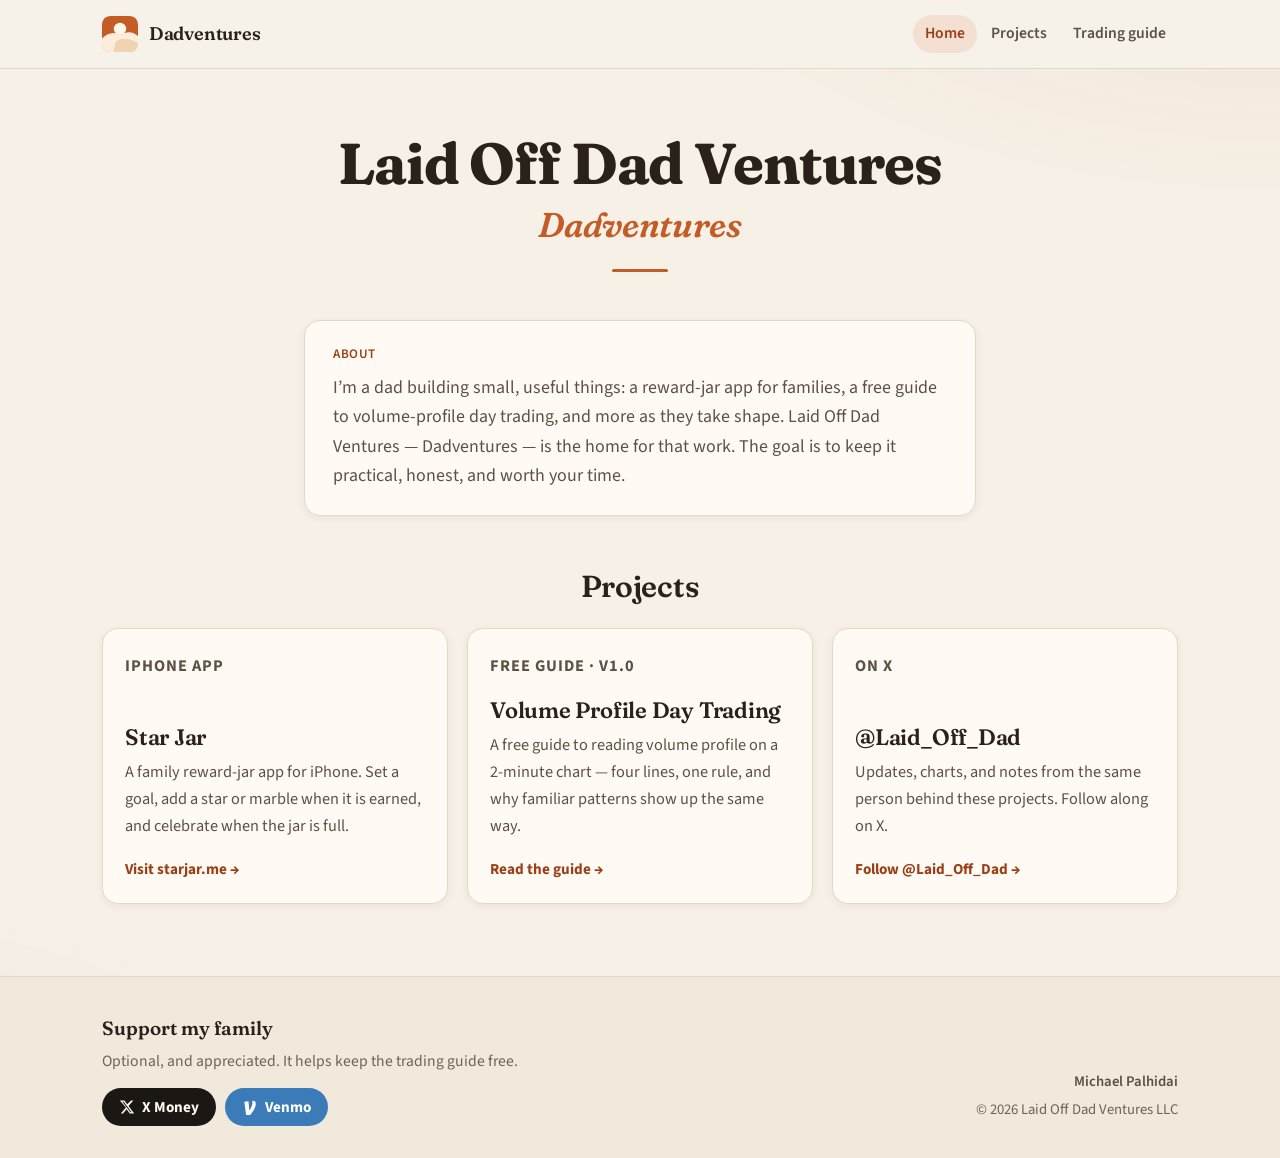
==== index.html @ e8813c90 "Initial Laid Off Dad Ventures site with trading guide at /trading" ====
<!DOCTYPE html>
<html lang="en">
<head>
  <meta charset="utf-8">
  <meta name="viewport" content="width=device-width, initial-scale=1, viewport-fit=cover">
  <title>Laid Off Dad Ventures — Dadventures</title>
  <meta name="description" content="Laid Off Dad Ventures (Dadventures) is the home for a family reward-jar app, a free volume-profile trading guide, and other small useful projects.">
  <meta name="author" content="Michael Palhidai">
  <meta name="theme-color" content="#F6F0E6">
  <link rel="canonical" href="https://laidoffdadventures.com/">
  <link rel="icon" href="/favicon.ico" sizes="any">
  <link rel="icon" href="/favicon.svg" type="image/svg+xml">
  <link rel="apple-touch-icon" href="/images/apple-touch-icon.png">
  <meta property="og:type" content="website">
  <meta property="og:site_name" content="Laid Off Dad Ventures">
  <meta property="og:title" content="Laid Off Dad Ventures — Dadventures">
  <meta property="og:description" content="Laid Off Dad Ventures (Dadventures) is the home for a family reward-jar app, a free volume-profile trading guide, and other small useful projects.">
  <meta property="og:url" content="https://laidoffdadventures.com/">
  <meta property="og:image" content="https://laidoffdadventures.com/images/og-image.png">
  <meta property="og:image:width" content="1200">
  <meta property="og:image:height" content="630">
  <meta property="og:image:alt" content="Laid Off Dad Ventures — Dadventures">
  <meta name="twitter:card" content="summary_large_image">
  <meta name="twitter:creator" content="@Laid_Off_Dad">
  <meta name="twitter:title" content="Laid Off Dad Ventures — Dadventures">
  <meta name="twitter:description" content="Laid Off Dad Ventures (Dadventures) is the home for a family reward-jar app, a free volume-profile trading guide, and other small useful projects.">
  <meta name="twitter:image" content="https://laidoffdadventures.com/images/og-image.png">
  <link rel="stylesheet" href="/style.css">
</head>
<body>
  <a class="skip-link" href="#main">Skip to content</a>
  <header class="site-header">
    <div class="wrap">
      <a class="brand" href="/" aria-label="Laid Off Dad Ventures — home">
        <img src="/images/logo.svg" width="36" height="36" alt="">
        <span class="brand-name">Dadventures</span>
      </a>
      <nav class="nav" aria-label="Primary">
        <a href="/" aria-current="page">Home</a>
        <a href="/#projects">Projects</a>
        <a href="/trading/">Trading guide</a>
      </nav>
    </div>
  </header>

  <main id="main">
    <section class="hero">
      <div class="wrap">
        <h1>Laid Off Dad Ventures</h1>
        <p class="tagline">Dadventures</p>
        <hr class="hero-rule">
      </div>
    </section>

    <section class="about" id="about" aria-labelledby="about-title">
      <div class="wrap">
        <div class="about-card">
          <h2 id="about-title">About</h2>
          <p>I’m a dad building small, useful things: a reward-jar app for families, a free guide to volume-profile day trading, and more as they take shape. Laid Off Dad Ventures — Dadventures — is the home for that work. The goal is to keep it practical, honest, and worth your time.</p>
        </div>
      </div>
    </section>

    <section class="projects" id="projects" aria-labelledby="projects-title">
      <div class="wrap">
        <h2 class="section-title" id="projects-title">Projects</h2>
        <div class="card-grid">
          <a class="card" href="https://starjar.me" rel="noopener noreferrer">
            <p class="card-kicker">iPhone app</p>
            <h3>Star Jar</h3>
            <p>A family reward-jar app for iPhone. Set a goal, add a star or marble when it is earned, and celebrate when the jar is full.</p>
            <span class="card-cta">Visit starjar.me →</span>
          </a>
          <a class="card" href="/trading/">
            <p class="card-kicker">Free guide · v1.0</p>
            <h3>Volume Profile Day Trading</h3>
            <p>A free guide to reading volume profile on a 2-minute chart — four lines, one rule, and why familiar patterns show up the same way.</p>
            <span class="card-cta">Read the guide →</span>
          </a>
          <a class="card" href="https://x.com/Laid_Off_Dad" rel="noopener noreferrer">
            <p class="card-kicker">On X</p>
            <h3>@Laid_Off_Dad</h3>
            <p>Updates, charts, and notes from the same person behind these projects. Follow along on X.</p>
            <span class="card-cta">Follow @Laid_Off_Dad →</span>
          </a>
        </div>
      </div>
    </section>
  </main>

  <footer class="site-footer">
    <div class="wrap footer-grid">
      <div>
        <p class="support-label">Support my family</p>
        <p class="support-note">Optional, and appreciated. It helps keep the trading guide free.</p>
        <div class="support-actions">
          <a class="btn btn-x" href="https://x.com/Laid_Off_Dad" rel="noopener noreferrer">
            <svg viewBox="0 0 24 24" fill="currentColor" aria-hidden="true"><path d="M18.244 2.25h3.308l-7.227 8.26 8.502 11.24H16.17l-4.714-6.231-5.401 6.231H2.74l7.726-8.835L1.254 2.25H8.08l4.253 5.622L18.244 2.25zm-1.161 17.52h1.833L7.084 4.126H5.117z"/></svg>
            X Money
          </a>
          <a class="btn btn-venmo" href="https://venmo.com/u/LaidOffDad" rel="noopener noreferrer">
            <svg viewBox="0 0 24 24" fill="currentColor" aria-hidden="true"><path d="M19.5 3.4c.8 1.3 1.2 2.7 1.2 4.3 0 5.4-4.6 12.4-8.3 16.3H6.15L3.5 3.96l6.22-.66 1.42 14.3c2.05-3.33 4.57-8.56 4.57-12.14 0-1.24-.22-2.08-.55-2.78L19.5 3.4z"/></svg>
            Venmo
          </a>
          <!-- Stripe card support will be enabled once the payment link is available. -->
          <a class="btn btn-card" hidden>Card</a>
        </div>
      </div>
      <div class="footer-meta">
        <p><a href="https://michaelpalhidai.com">Michael Palhidai</a></p>
        <p>© 2026 Laid Off Dad Ventures LLC</p>
      </div>
    </div>
  </footer>
</body>
</html>
---- style.css ----
@font-face {
  font-family: "Fraunces";
  src: url("/fonts/fraunces-500.woff") format("woff");
  font-weight: 500;
  font-style: normal;
  font-display: swap;
}
@font-face {
  font-family: "Fraunces";
  src: url("/fonts/fraunces-600.woff") format("woff");
  font-weight: 600;
  font-style: normal;
  font-display: swap;
}
@font-face {
  font-family: "Fraunces";
  src: url("/fonts/fraunces-700.woff") format("woff");
  font-weight: 700;
  font-style: normal;
  font-display: swap;
}
@font-face {
  font-family: "Fraunces";
  src: url("/fonts/fraunces-600-italic.woff") format("woff");
  font-weight: 600;
  font-style: italic;
  font-display: swap;
}
@font-face {
  font-family: "Source Sans 3";
  src: url("/fonts/source-sans-3-400.woff") format("woff");
  font-weight: 400;
  font-style: normal;
  font-display: swap;
}
@font-face {
  font-family: "Source Sans 3";
  src: url("/fonts/source-sans-3-400-italic.woff") format("woff");
  font-weight: 400;
  font-style: italic;
  font-display: swap;
}
@font-face {
  font-family: "Source Sans 3";
  src: url("/fonts/source-sans-3-600.woff") format("woff");
  font-weight: 600;
  font-style: normal;
  font-display: swap;
}
@font-face {
  font-family: "Source Sans 3";
  src: url("/fonts/source-sans-3-700.woff") format("woff");
  font-weight: 700;
  font-style: normal;
  font-display: swap;
}

:root {
  --bg: #f6f0e6;
  --bg-elev: #fffbf4;
  --bg-tint: #efe6d6;
  --ink: #2a221a;
  --ink-soft: #5c5146;
  --muted: #6f6358;
  --line: #e4d8c8;
  --accent: #c45c26;
  --accent-dark: #9a3f16;
  --accent-soft: #f3e0d2;
  --forest: #3d5a46;
  --forest-soft: #e4ece6;
  --gold: #b8862a;
  --gold-soft: #f6ead0;
  --x-ink: #1a1714;
  --venmo: #3b7cb8;
  --venmo-dark: #2c628f;
  --radius: 16px;
  --radius-sm: 10px;
  --shadow: 0 10px 28px rgba(42, 34, 26, 0.08);
  --shadow-sm: 0 2px 8px rgba(42, 34, 26, 0.06);
  --max: 1120px;
  --prose: 44rem;
  --header-h: 4.25rem;
}

*,
*::before,
*::after { box-sizing: border-box; }

html {
  -webkit-text-size-adjust: 100%;
  scroll-behavior: smooth;
  background: var(--bg);
}

body {
  margin: 0;
  min-height: 100vh;
  font-family: "Source Sans 3", "Source Sans Pro", "Segoe UI", Helvetica, Arial, sans-serif;
  font-size: 1.125rem;
  line-height: 1.65;
  color: var(--ink);
  background:
    radial-gradient(1200px 600px at 100% -10%, rgba(196, 92, 38, 0.08), transparent 55%),
    radial-gradient(900px 500px at -10% 100%, rgba(61, 90, 70, 0.07), transparent 50%),
    var(--bg);
  display: flex;
  flex-direction: column;
}

img { max-width: 100%; height: auto; display: block; }
a { color: var(--accent-dark); text-underline-offset: 3px; }
a:hover { color: var(--accent); }
:focus-visible {
  outline: 3px solid var(--accent);
  outline-offset: 3px;
}

[hidden],
.btn[hidden] {
  display: none !important;
}


h1, h2, h3, h4, .brand-name, .tagline {
  font-family: "Fraunces", Georgia, "Times New Roman", serif;
  font-weight: 600;
  line-height: 1.2;
  letter-spacing: -0.01em;
  color: var(--ink);
}

.wrap {
  width: 100%;
  max-width: var(--max);
  margin: 0 auto;
  padding: 0 1.35rem;
}

.skip-link {
  position: absolute;
  left: -999px;
  top: 0;
  background: var(--ink);
  color: var(--bg-elev);
  padding: 0.6rem 1rem;
  z-index: 100;
}
.skip-link:focus { left: 1rem; top: 1rem; }

/* Header */
.site-header {
  position: sticky;
  top: 0;
  z-index: 20;
  background: color-mix(in srgb, var(--bg) 88%, white);
  backdrop-filter: blur(12px);
  -webkit-backdrop-filter: blur(12px);
  border-bottom: 1px solid var(--line);
}
.site-header .wrap {
  display: flex;
  align-items: center;
  justify-content: space-between;
  gap: 1rem;
  min-height: var(--header-h);
}

.brand {
  display: inline-flex;
  align-items: center;
  gap: 0.7rem;
  text-decoration: none;
  color: var(--ink);
  min-width: 0;
}
.brand img,
.brand svg {
  width: 36px;
  height: 36px;
  border-radius: 8px;
  flex: none;
}
.brand-name {
  font-size: 1.15rem;
  font-weight: 600;
  letter-spacing: -0.01em;
  white-space: nowrap;
}
.brand:hover { color: var(--accent-dark); }
.brand:hover .brand-name { color: var(--accent-dark); }

.nav {
  display: flex;
  flex-wrap: wrap;
  gap: 0.15rem 0.15rem;
  justify-content: flex-end;
}
.nav a {
  text-decoration: none;
  color: var(--ink-soft);
  font-weight: 600;
  font-size: 0.98rem;
  padding: 0.4rem 0.75rem;
  border-radius: 999px;
}
.nav a:hover,
.nav a[aria-current="page"] {
  color: var(--accent-dark);
  background: var(--accent-soft);
}

/* Hero */
.hero {
  padding: 3.75rem 0 3rem;
  text-align: center;
}
.hero h1 {
  font-size: clamp(2.15rem, 6.2vw, 3.6rem);
  font-weight: 700;
  margin: 0 0 0.35rem;
  letter-spacing: -0.02em;
}
.tagline {
  margin: 0;
  font-size: clamp(1.55rem, 3.4vw, 2.15rem);
  font-style: italic;
  font-weight: 600;
  color: var(--accent);
}
.hero-rule {
  width: 3.5rem;
  height: 3px;
  background: var(--accent);
  border: 0;
  border-radius: 2px;
  margin: 1.5rem auto 0;
}

/* About */
.about {
  padding: 0 0 3.25rem;
}
.about-card {
  max-width: 42rem;
  margin: 0 auto;
  background: var(--bg-elev);
  border: 1px solid var(--line);
  border-radius: var(--radius);
  padding: 1.6rem 1.75rem 1.5rem;
  box-shadow: var(--shadow-sm);
}
.about-card h2 {
  font-family: "Source Sans 3", "Source Sans Pro", "Segoe UI", sans-serif;
  font-size: 0.82rem;
  font-weight: 600;
  margin: 0 0 0.65rem;
  color: var(--accent-dark);
  letter-spacing: 0.04em;
  text-transform: uppercase;
}
.about-card p {
  margin: 0;
  color: var(--ink-soft);
  font-size: 1.12rem;
}

/* Project cards */
.projects {
  padding: 0 0 4.5rem;
}
.section-title {
  text-align: center;
  margin: 0 0 1.5rem;
  font-size: clamp(1.5rem, 3vw, 1.9rem);
}
.card-grid {
  display: grid;
  grid-template-columns: repeat(3, 1fr);
  gap: 1.15rem;
}
.card {
  display: flex;
  flex-direction: column;
  background: var(--bg-elev);
  border: 1px solid var(--line);
  border-radius: var(--radius);
  padding: 1.45rem 1.4rem 1.3rem;
  text-decoration: none;
  color: inherit;
  box-shadow: var(--shadow-sm);
  transition: transform 0.18s ease, box-shadow 0.18s ease, border-color 0.18s ease;
  min-height: 100%;
}
.card:hover {
  transform: translateY(-3px);
  box-shadow: var(--shadow);
  border-color: #d3b49a;
  color: inherit;
}
.card-kicker {
  font-size: 0.78rem;
  font-weight: 700;
  letter-spacing: 0.06em;
  text-transform: uppercase;
  color: var(--accent-dark);
  margin: 0 0 0.45rem;
}
.card h3 {
  margin: 0 0 0.5rem;
  font-size: 1.4rem;
}
.card p {
  margin: 0 0 1.1rem;
  color: var(--ink-soft);
  flex: 1;
  font-size: 1.02rem;
}
.card-cta {
  font-weight: 700;
  font-size: 0.95rem;
  color: var(--accent-dark);
}
.card:hover .card-cta { color: var(--accent); }

/* Footer + support */
.site-footer {
  margin-top: auto;
  border-top: 1px solid var(--line);
  background: color-mix(in srgb, var(--bg-tint) 70%, var(--bg));
  padding: 2.25rem 0 2rem;
}
.footer-grid {
  display: grid;
  grid-template-columns: 1fr auto;
  gap: 1.75rem 2rem;
  align-items: end;
}
.support-label {
  font-family: "Fraunces", Georgia, serif;
  font-size: 1.2rem;
  font-weight: 600;
  margin: 0 0 0.25rem;
}
.support-note {
  margin: 0 0 0.85rem;
  color: var(--muted);
  font-size: 0.98rem;
  max-width: 34rem;
}
.support-actions {
  display: flex;
  flex-wrap: wrap;
  gap: 0.6rem;
}
.btn {
  display: inline-flex;
  align-items: center;
  gap: 0.45rem;
  text-decoration: none;
  font-weight: 700;
  font-size: 0.95rem;
  padding: 0.55rem 1rem;
  border-radius: 999px;
  border: 1px solid transparent;
  line-height: 1.2;
  transition: background 0.15s ease, transform 0.15s ease;
}
.btn svg { width: 1.05em; height: 1.05em; flex: none; }
.btn-x {
  background: var(--x-ink);
  color: #fff8ef;
}
.btn-x:hover { background: #000; color: #fff8ef; }
.btn-venmo {
  background: var(--venmo);
  color: #fff;
}
.btn-venmo:hover { background: var(--venmo-dark); color: #fff; }
.btn-card {
  background: var(--bg-elev);
  color: var(--ink);
  border-color: var(--line);
}
.footer-meta {
  text-align: right;
  color: var(--muted);
  font-size: 0.92rem;
}
.footer-meta p { margin: 0 0 0.25rem; }
.footer-meta a { color: var(--ink-soft); text-decoration: none; font-weight: 600; }
.footer-meta a:hover { color: var(--accent-dark); text-decoration: underline; }

/* Guide page */
.guide-main {
  padding: 2.25rem 0 4rem;
}
.article {
  max-width: var(--prose);
  margin: 0 auto;
}
.article > .wrap,
.article {
  max-width: var(--prose);
}
.kicker {
  display: flex;
  flex-wrap: wrap;
  gap: 0.35rem 0.15rem;
  font-size: 0.82rem;
  font-weight: 700;
  letter-spacing: 0.05em;
  text-transform: uppercase;
  color: var(--accent-dark);
  margin: 0 0 0.7rem;
}
.kicker span + span::before {
  content: "·";
  margin: 0 0.55rem;
  opacity: 0.55;
}
.article h1 {
  font-size: clamp(2rem, 5.5vw, 2.85rem);
  font-weight: 700;
  margin: 0 0 1.25rem;
  letter-spacing: -0.02em;
}
.article h2 {
  font-size: clamp(1.4rem, 3vw, 1.75rem);
  margin: 2.6rem 0 0.85rem;
  padding-top: 0.4rem;
}
.article h3 {
  font-size: 1.22rem;
  margin: 1.85rem 0 0.55rem;
}
.article p { margin: 0 0 1rem; }
.article .lede { font-size: 1.16rem; color: var(--ink); }
.article ul, .article ol { margin: 0 0 1.15rem; padding-left: 1.25rem; }
.article li { margin: 0 0 0.55rem; }
.article li::marker { color: var(--accent-dark); font-weight: 600; }

.disclaimer {
  background: var(--gold-soft);
  border: 1px solid #e0c78a;
  border-left: 4px solid var(--gold);
  border-radius: var(--radius-sm);
  padding: 0.95rem 1.1rem 0.95rem 1.15rem;
  margin: 0 0 1.5rem;
  color: var(--ink);
  font-size: 1.02rem;
}
.disclaimer p { margin: 0; }
.disclaimer strong { font-weight: 700; }
.disclaimer-bottom { margin: 1.75rem 0 0; }

.steps {
  list-style: none;
  padding: 0;
  margin: 0 0 1.5rem;
  counter-reset: step;
}
.steps li {
  counter-increment: step;
  position: relative;
  padding: 0.85rem 1rem 0.85rem 3.3rem;
  margin: 0 0 0.55rem;
  background: var(--bg-elev);
  border: 1px solid var(--line);
  border-radius: var(--radius-sm);
}
.steps li::before {
  content: counter(step);
  position: absolute;
  left: 0.75rem;
  top: 0.85rem;
  width: 1.7rem;
  height: 1.7rem;
  border-radius: 50%;
  background: var(--accent);
  color: #fffaf4;
  font-weight: 700;
  font-size: 0.88rem;
  display: flex;
  align-items: center;
  justify-content: center;
  line-height: 1;
  font-family: "Source Sans 3", sans-serif;
}

.rule-box {
  background: var(--forest-soft);
  border: 1px solid #c7d4cb;
  border-radius: var(--radius);
  padding: 1.15rem 1.3rem 1.05rem;
  margin: 0 0 1.4rem;
}
.rule-box h3 { margin-top: 0; color: var(--forest); }
.rule-box p:last-child { margin-bottom: 0; }

.more-below {
  text-align: center;
  color: var(--muted);
  font-weight: 600;
  letter-spacing: 0.02em;
  margin: 2.2rem 0 0.25rem;
}
.more-below::before,
.more-below::after {
  content: "";
  display: inline-block;
  width: 2.2rem;
  height: 1px;
  background: var(--line);
  vertical-align: middle;
  margin: 0 0.7rem;
}

figure.chart {
  margin: 1.4rem 0 1.7rem;
  background: var(--bg-elev);
  border: 1px solid var(--line);
  border-radius: 12px;
  overflow: hidden;
  box-shadow: var(--shadow-sm);
}
figure.chart img {
  width: 100%;
  background: #111;
}
figure.chart figcaption {
  padding: 0.8rem 1rem 0.95rem;
  font-size: 0.95rem;
  color: var(--ink-soft);
  line-height: 1.5;
  background: var(--bg-elev);
}
figure.chart figcaption strong {
  color: var(--ink);
  font-weight: 700;
}

.defs { padding: 0; margin: 0 0 1.2rem; }
.defs > div {
  display: grid;
  grid-template-columns: 11.5rem 1fr;
  gap: 0.4rem 1rem;
  padding: 0.7rem 0;
  border-bottom: 1px solid var(--line);
}
.defs dt {
  font-weight: 700;
  color: var(--ink);
  margin: 0;
}
.defs dd { margin: 0; color: var(--ink-soft); }

.pattern-list > li { margin-bottom: 0.75rem; }

.table-wrap {
  overflow-x: auto;
  margin: 0 0 1.15rem;
  border: 1px solid var(--line);
  border-radius: var(--radius-sm);
  background: var(--bg-elev);
  -webkit-overflow-scrolling: touch;
}
table {
  width: 100%;
  border-collapse: collapse;
  font-size: 1rem;
  min-width: 28rem;
}
th, td {
  text-align: left;
  padding: 0.7rem 0.9rem;
  vertical-align: top;
  border-bottom: 1px solid var(--line);
}
th {
  background: var(--bg-tint);
  font-weight: 700;
  font-size: 0.82rem;
  letter-spacing: 0.04em;
  text-transform: uppercase;
  color: var(--ink-soft);
}
tr:last-child td { border-bottom: 0; }

.toc {
  background: var(--bg-elev);
  border: 1px solid var(--line);
  border-radius: var(--radius);
  padding: 1rem 1.2rem 1.05rem;
  margin: 0 0 1.75rem;
}
.toc h2 {
  font-family: "Source Sans 3", sans-serif;
  font-size: 0.82rem;
  font-weight: 700;
  letter-spacing: 0.05em;
  text-transform: uppercase;
  color: var(--accent-dark);
  margin: 0 0 0.45rem;
  padding: 0;
}
.toc ol {
  margin: 0;
  padding-left: 1.2rem;
  columns: 1;
}
.toc li { margin: 0.2rem 0; }
.toc a { text-decoration: none; font-weight: 600; color: var(--ink-soft); }
.toc a:hover { color: var(--accent-dark); text-decoration: underline; }

.support-block {
  margin: 2.5rem 0 0;
  padding: 1.4rem 1.4rem 1.3rem;
  background: var(--bg-elev);
  border: 1px solid var(--line);
  border-radius: var(--radius);
}
.support-block .support-label { margin-bottom: 0.35rem; }
.support-block .support-note { margin-bottom: 0.95rem; max-width: none; }

.version-list { padding-left: 1.15rem; }
.muted { color: var(--muted); }

/* 404 */
.page-simple {
  max-width: 32rem;
  margin: 0 auto;
  padding: 4rem 0 5rem;
  text-align: center;
}
.page-simple h1 { font-size: 2.2rem; margin-bottom: 0.6rem; }

@media (max-width: 860px) {
  .card-grid { grid-template-columns: 1fr; }
  .footer-grid { grid-template-columns: 1fr; }
  .footer-meta { text-align: left; }
  .defs > div { grid-template-columns: 1fr; gap: 0.15rem; }
}

@media (max-width: 520px) {
  body { font-size: 1.05rem; }
  .hero { padding: 2.5rem 0 2rem; }
  .site-header .wrap {
    min-height: 3.7rem;
    padding-top: 0.35rem;
    padding-bottom: 0.45rem;
    flex-wrap: wrap;
  }
  .brand-name { font-size: 1.05rem; }
  .nav { width: 100%; justify-content: flex-start; }
  .nav a { padding: 0.3rem 0.55rem 0.3rem 0; font-size: 0.92rem; }
  .about-card, .card, .support-block { padding-left: 1.15rem; padding-right: 1.15rem; }
  .steps li { padding-left: 3.1rem; }
}

@media (prefers-reduced-motion: reduce) {
  html { scroll-behavior: auto; }
  .card { transition: none; }
  .card:hover { transform: none; }
}

@media print {
  .site-header, .site-footer, .toc, .support-block, .skip-link { display: none !important; }
  body { background: #fff; color: #000; }
  .article { max-width: none; }
  .disclaimer, figure.chart, .rule-box, .steps li { break-inside: avoid; }
  a { color: inherit; text-decoration: none; }
}
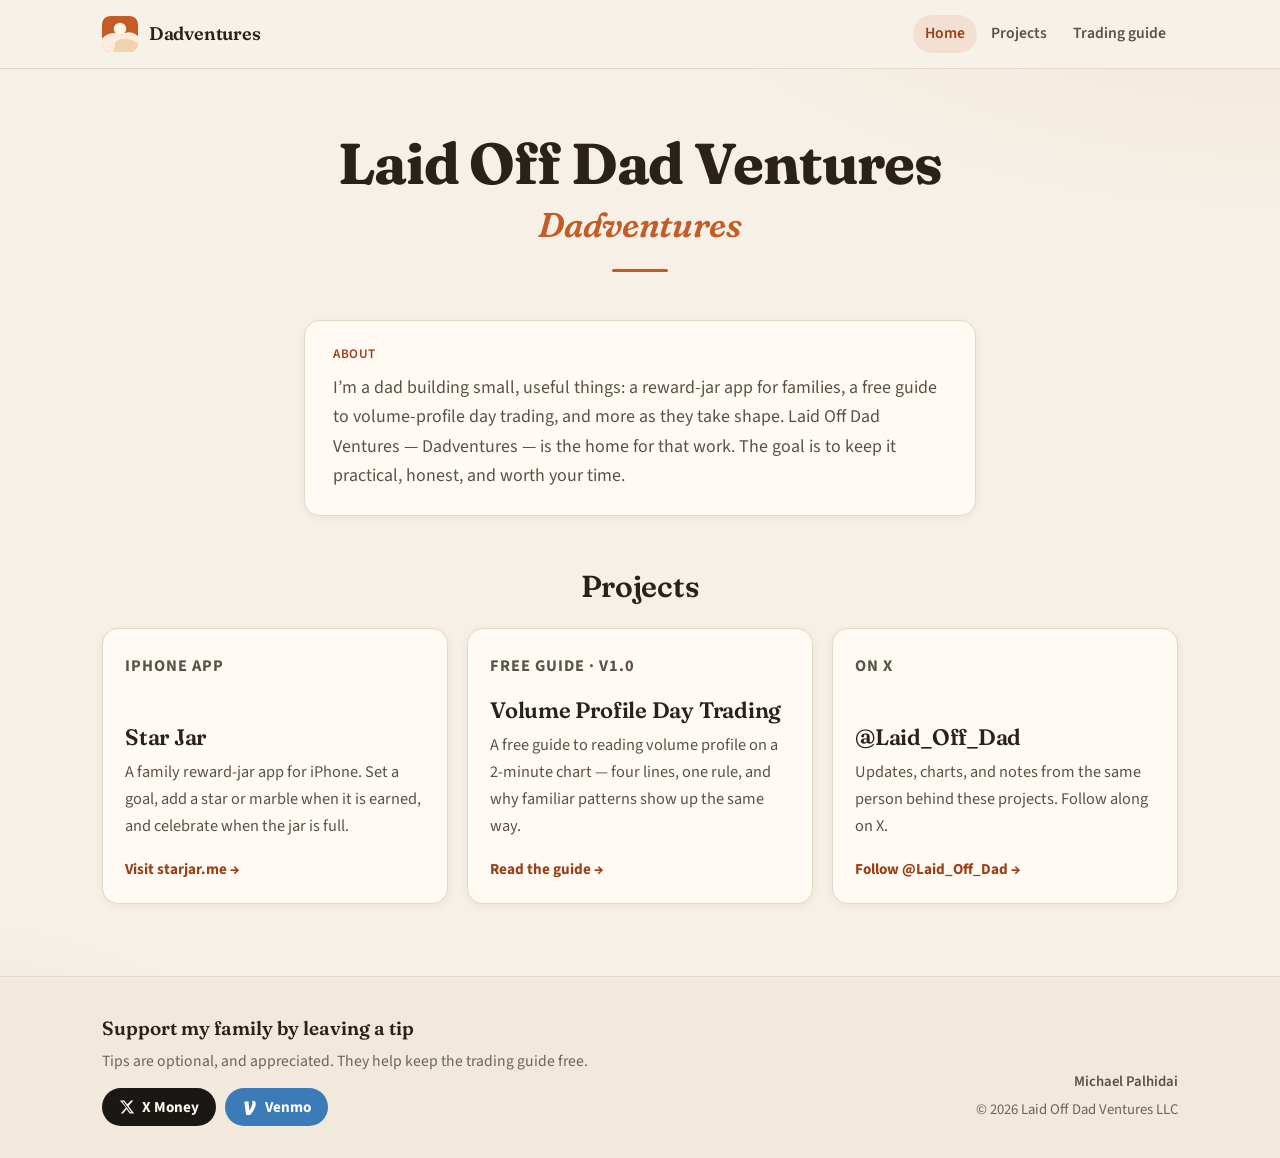
==== commit 32661af9: "Use tip wording for family support Headings and notes on the hub and trading guide now ask visitors " ====
--- a/index.html
+++ b/index.html
@@ -91,8 +91,8 @@
   <footer class="site-footer">
     <div class="wrap footer-grid">
       <div>
-        <p class="support-label">Support my family</p>
-        <p class="support-note">Optional, and appreciated. It helps keep the trading guide free.</p>
+        <p class="support-label">Support my family by leaving a tip</p>
+        <p class="support-note">Tips are optional, and appreciated. They help keep the trading guide free.</p>
         <div class="support-actions">
           <a class="btn btn-x" href="https://x.com/Laid_Off_Dad" rel="noopener noreferrer">
             <svg viewBox="0 0 24 24" fill="currentColor" aria-hidden="true"><path d="M18.244 2.25h3.308l-7.227 8.26 8.502 11.24H16.17l-4.714-6.231-5.401 6.231H2.74l7.726-8.835L1.254 2.25H8.08l4.253 5.622L18.244 2.25zm-1.161 17.52h1.833L7.084 4.126H5.117z"/></svg>
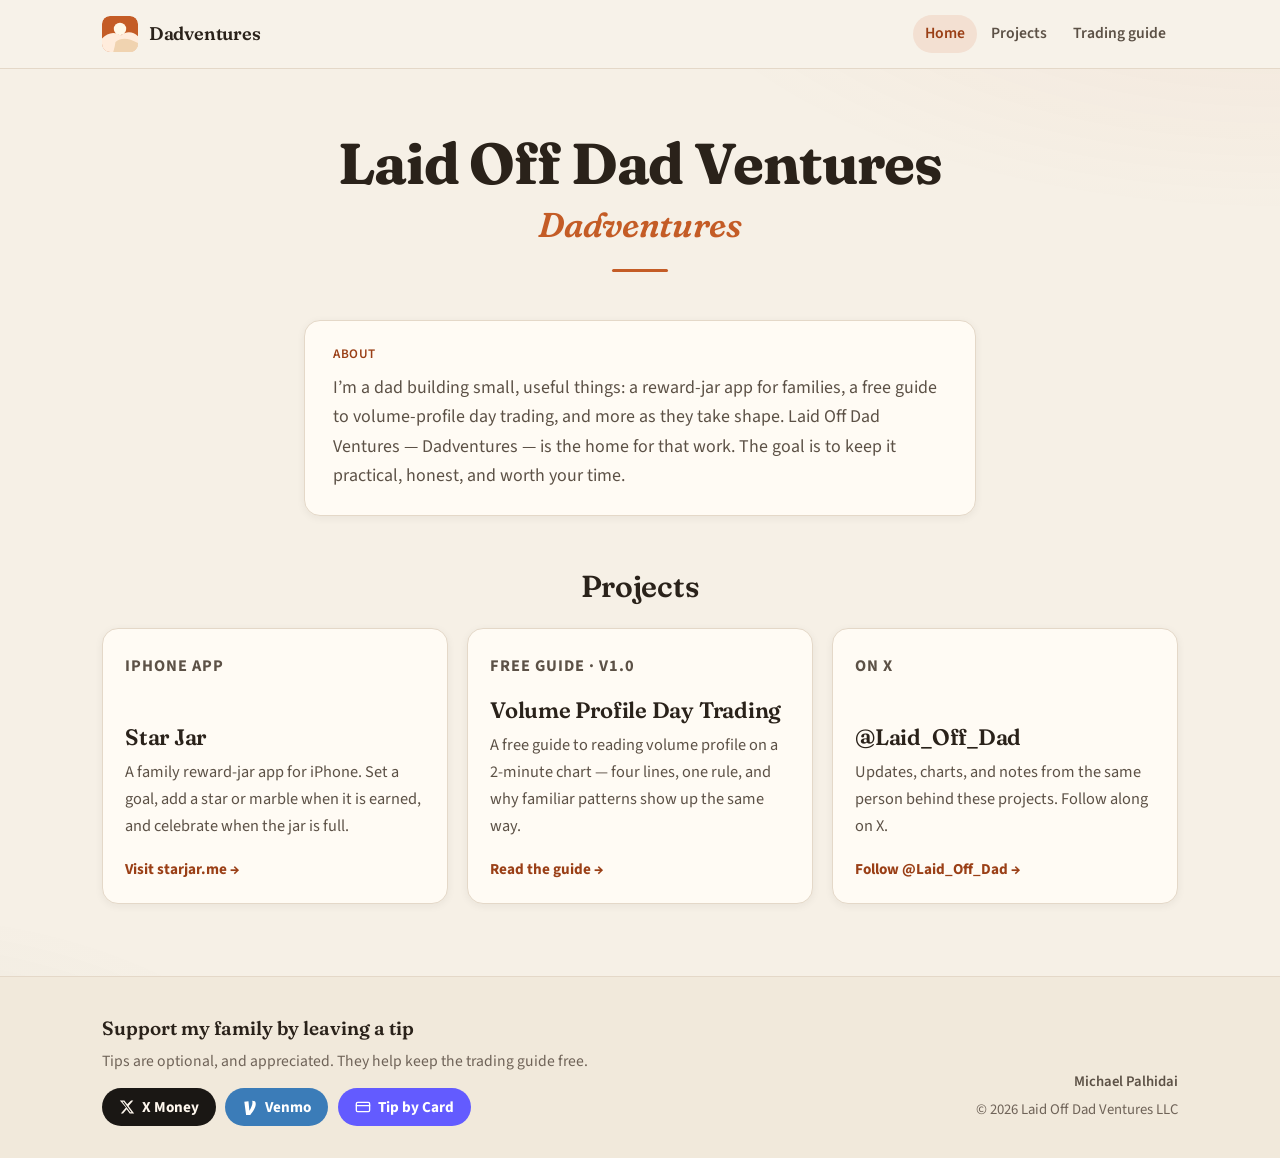
==== commit 46c28d4f: "Add Tip by Card (Stripe) button next to X Money and Venmo" ====
--- a/index.html
+++ b/index.html
@@ -102,8 +102,10 @@
             <svg viewBox="0 0 24 24" fill="currentColor" aria-hidden="true"><path d="M19.5 3.4c.8 1.3 1.2 2.7 1.2 4.3 0 5.4-4.6 12.4-8.3 16.3H6.15L3.5 3.96l6.22-.66 1.42 14.3c2.05-3.33 4.57-8.56 4.57-12.14 0-1.24-.22-2.08-.55-2.78L19.5 3.4z"/></svg>
             Venmo
           </a>
-          <!-- Stripe card support will be enabled once the payment link is available. -->
-          <a class="btn btn-card" hidden>Card</a>
+          <a class="btn btn-card" href="https://buy.stripe.com/4gMfZ9276eVvgG2ck7bfO00" target="_blank" rel="noopener noreferrer">
+            <svg viewBox="0 0 24 24" fill="none" stroke="currentColor" stroke-width="2" stroke-linecap="round" stroke-linejoin="round" aria-hidden="true"><rect x="2" y="5" width="20" height="14" rx="2"/><line x1="2" y1="10" x2="22" y2="10"/></svg>
+            Tip by Card
+          </a>
         </div>
       </div>
       <div class="footer-meta">
--- a/style.css
+++ b/style.css
@@ -73,6 +73,8 @@
   --x-ink: #1a1714;
   --venmo: #3b7cb8;
   --venmo-dark: #2c628f;
+  --stripe: #635bff;
+  --stripe-dark: #4b44d6;
   --radius: 16px;
   --radius-sm: 10px;
   --shadow: 0 10px 28px rgba(42, 34, 26, 0.08);
@@ -377,10 +379,10 @@
 }
 .btn-venmo:hover { background: var(--venmo-dark); color: #fff; }
 .btn-card {
-  background: var(--bg-elev);
-  color: var(--ink);
-  border-color: var(--line);
-}
+  background: var(--stripe);
+  color: #fff;
+}
+.btn-card:hover { background: var(--stripe-dark); color: #fff; }
 .footer-meta {
   text-align: right;
   color: var(--muted);
